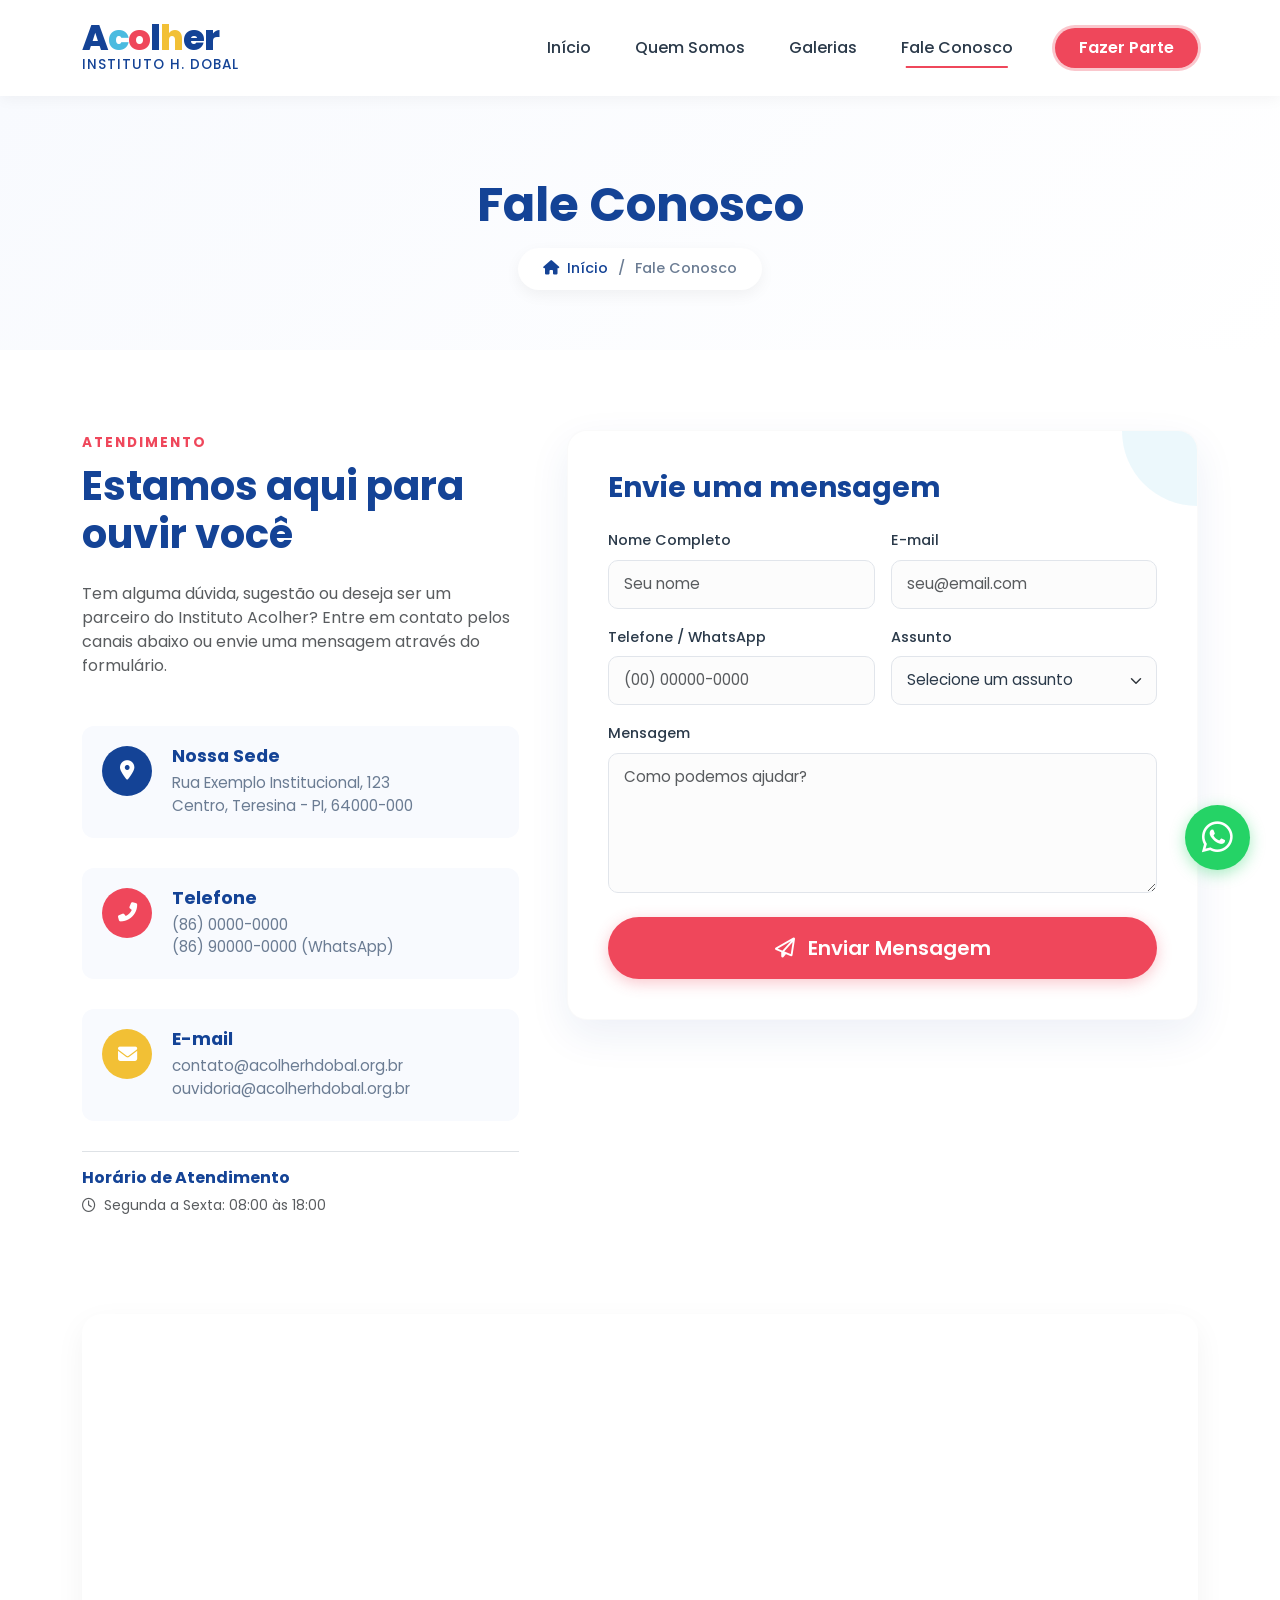
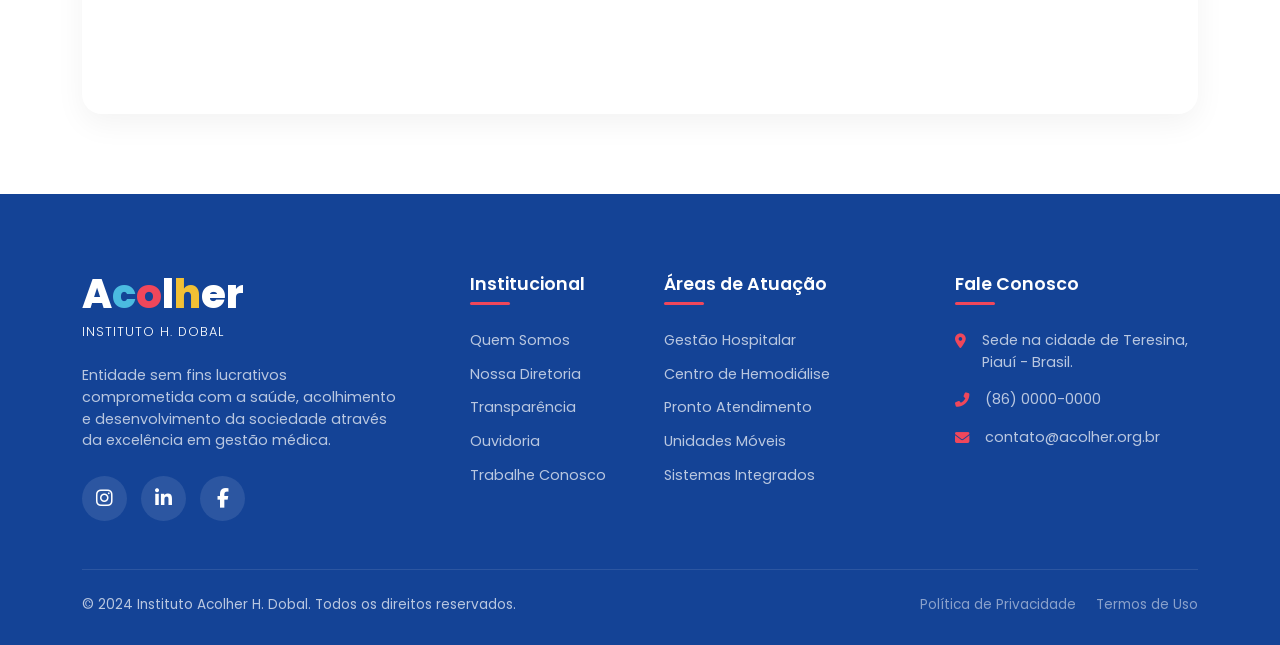
==== faleconosco.html @ e4904936 "Initial commit Created from https://vercel.com/new" ====
<!DOCTYPE html>
<html lang="pt-BR">
<head>
    <meta charset="UTF-8">
    <meta name="viewport" content="width=device-width, initial-scale=1.0">
    <title>Fale Conosco - Acolher Instituto H. Dobal</title>
    
    <!-- Bootstrap 5 CSS -->
    <link href="https://cdn.jsdelivr.net/npm/bootstrap@5.3.2/dist/css/bootstrap.min.css" rel="stylesheet">
    
    <!-- Google Fonts: Poppins -->
    <link rel="preconnect" href="https://fonts.googleapis.com">
    <link rel="preconnect" href="https://fonts.gstatic.com" crossorigin>
    <link href="https://fonts.googleapis.com/css2?family=Poppins:wght@300;400;500;600;700;800&display=swap" rel="stylesheet">
    
    <!-- FontAwesome para Ícones -->
    <link rel="stylesheet" href="https://cdnjs.cloudflare.com/ajax/libs/font-awesome/6.4.0/css/all.min.css">

    <link rel="stylesheet" href="css/styles.css">
</head>
<body>

    <!-- Header / Navbar -->
    <nav class="navbar navbar-expand-lg">
        <div class="container">
            <a class="navbar-brand text-decoration-none" href="index.html">
                <div class="logo-text">
                    <span style="color:var(--c-blue-dark)">A</span><span style="color:var(--c-blue-light)">c</span><span style="color:var(--c-coral)">o</span><span style="color:var(--c-blue-dark)">l</span><span style="color:var(--c-yellow)">h</span><span style="color:var(--c-blue-dark)">er</span>
                </div>
                <div class="logo-sub">Instituto H. Dobal</div>
            </a>
            <button class="navbar-toggler border-0 shadow-none" type="button" data-bs-toggle="collapse" data-bs-target="#navbarNav">
                <i class="fas fa-bars text-blue-dark fs-2"></i>
            </button>
            <div class="collapse navbar-collapse justify-content-end" id="navbarNav">
                <ul class="navbar-nav align-items-center gap-2">
                    <li class="nav-item"><a class="nav-link" href="index.html">Início</a></li>
                    <li class="nav-item"><a class="nav-link" href="quemsomos.html">Quem Somos</a></li>
                    <li class="nav-item"><a class="nav-link" href="gallery.html">Galerias </a></li>
                    <li class="nav-item"><a class="nav-link active" href="faleconosco.html">Fale Conosco </a></li>
                    <li class="nav-item ms-lg-3"><a href="fazerparte.html" class="btn btn-custom-coral px-4 py-2 mt-3 mt-lg-0" style="box-shadow: 0 0 0 3px rgba(239, 71, 91, 0.3);">Fazer Parte</a></li>
                </ul>
            </div>
        </div>
    </nav>

    <!-- Page Header -->
    <header class="page-header">
        <div class="container">
            <h1 class="page-title">Fale Conosco</h1>
            <div class="breadcrumb-custom">
                <a href="index.html"><i class="fas fa-home me-2"></i>Início</a>
                <span class="separator">/</span>
                <span class="current">Fale Conosco</span>
            </div>
        </div>
    </header>

    <!-- Seção de Contato principal -->
    <section class="contact-section">
        <div class="container">
            <div class="row g-5">
                
                <!-- Informações de Contato -->
                <div class="col-lg-5 pe-lg-4">
                    <span class="text-coral fw-bold text-uppercase" style="letter-spacing: 2px; font-size: 0.85rem;">Atendimento</span>
                    <h2 class="mb-4 mt-2 fs-1">Estamos aqui para ouvir você</h2>
                    <p class="text-muted fs-6 mb-5">Tem alguma dúvida, sugestão ou deseja ser um parceiro do Instituto Acolher? Entre em contato pelos canais abaixo ou envie uma mensagem através do formulário.</p>
                    
                    <div class="contact-info-box">
                        <div class="contact-icon">
                            <i class="fas fa-map-marker-alt"></i>
                        </div>
                        <div>
                            <h3 class="contact-info-title">Nossa Sede</h3>
                            <p class="contact-info-text">Rua Exemplo Institucional, 123<br>Centro, Teresina - PI, 64000-000</p>
                        </div>
                    </div>

                    <div class="contact-info-box">
                        <div class="contact-icon icon-coral">
                            <i class="fas fa-phone-alt"></i>
                        </div>
                        <div>
                            <h3 class="contact-info-title">Telefone</h3>
                            <p class="contact-info-text">
                                <a href="tel:+558600000000">(86) 0000-0000</a><br>
                                <a href="tel:+5586900000000">(86) 90000-0000</a> (WhatsApp)
                            </p>
                        </div>
                    </div>

                    <div class="contact-info-box">
                        <div class="contact-icon icon-yellow">
                            <i class="fas fa-envelope"></i>
                        </div>
                        <div>
                            <h3 class="contact-info-title">E-mail</h3>
                            <p class="contact-info-text">
                                <a href="mailto:contato@acolherhdobal.org.br">contato@acolherhdobal.org.br</a><br>
                                <a href="mailto:ouvidoria@acolherhdobal.org.br">ouvidoria@acolherhdobal.org.br</a>
                            </p>
                        </div>
                    </div>
                    
                    <div class="mt-4 pt-3 border-top">
                        <h4 class="fs-6 text-blue-dark mb-2">Horário de Atendimento</h4>
                        <p class="text-muted small m-0"><i class="far fa-clock me-2"></i>Segunda a Sexta: 08:00 às 18:00</p>
                    </div>
                </div>

                <!-- Formulário de Contato -->
                <div class="col-lg-7">
                    <div class="contact-form-card">
                        <h3 class="fs-3 mb-4 text-blue-dark">Envie uma mensagem</h3>
                        <form action="#" method="POST">
                            <div class="row g-3">
                                <div class="col-md-6">
                                    <label for="nome" class="form-label">Nome Completo</label>
                                    <input type="text" class="form-control" id="nome" placeholder="Seu nome" required>
                                </div>
                                <div class="col-md-6">
                                    <label for="email" class="form-label">E-mail</label>
                                    <input type="email" class="form-control" id="email" placeholder="seu@email.com" required>
                                </div>
                                <div class="col-md-6">
                                    <label for="telefone" class="form-label">Telefone / WhatsApp</label>
                                    <input type="tel" class="form-control" id="telefone" placeholder="(00) 00000-0000">
                                </div>
                                <div class="col-md-6">
                                    <label for="assunto" class="form-label">Assunto</label>
                                    <select class="form-select" id="assunto" required>
                                        <option value="" selected disabled>Selecione um assunto</option>
                                        <option value="duvida">Dúvidas Gerais</option>
                                        <option value="parceria">Seja um Parceiro</option>
                                        <option value="trabalhe">Trabalhe Conosco</option>
                                        <option value="ouvidoria">Ouvidoria / Sugestões</option>
                                    </select>
                                </div>
                                <div class="col-12">
                                    <label for="mensagem" class="form-label">Mensagem</label>
                                    <textarea class="form-control" id="mensagem" rows="5" placeholder="Como podemos ajudar?" required></textarea>
                                </div>
                                <div class="col-12 mt-4">
                                    <button type="submit" class="btn btn-custom-coral w-100 py-3 fs-5">
                                        <i class="far fa-paper-plane me-2"></i> Enviar Mensagem
                                    </button>
                                </div>
                            </div>
                        </form>
                    </div>
                </div>
                
            </div>
            
            <!-- Mapa -->
            <div class="row mt-5">
                <div class="col-12">
                    <div class="map-container">
                        <!-- Substitua este iframe pelo embed real do Google Maps da Sede da Instituição -->
                        <iframe src="https://www.google.com/maps/embed?pb=!1m18!1m12!1m3!1d127598.66779815041!2d-42.87532398547285!3d-5.093554877395066!2m3!1f0!2f0!3f0!3m2!1i1024!2i768!4f13.1!3m3!1m2!1s0x78e39f7572d4b9b%3A0xc665111c1dbab171!2sTeresina%2C%20PI!5e0!3m2!1spt-BR!2sbr!4v1714500000000!5m2!1spt-BR!2sbr" allowfullscreen="" loading="lazy" referrerpolicy="no-referrer-when-downgrade"></iframe>
                    </div>
                </div>
            </div>
        </div>
    </section>

    <!-- Footer -->
    <footer class="footer">
        <div class="container">
            <div class="row g-5">
                <!-- Info -->
                <div class="col-lg-4 pe-lg-5">
                    <div class="footer-logo mb-2">
                        A<span class="c">c</span><span class="o">o</span>l<span class="h">h</span>er
                    </div>
                    <p class="text-white mb-4 fw-light" style="letter-spacing: 1px; font-size: 0.8rem;">INSTITUTO H. DOBAL</p>
                    <p class="mb-4">Entidade sem fins lucrativos comprometida com a saúde, acolhimento e desenvolvimento da sociedade através da excelência em gestão médica.</p>
                    <div class="social-icons">
                        <a href="#"><i class="fab fa-instagram"></i></a>
                        <a href="#"><i class="fab fa-linkedin-in"></i></a>
                        <a href="#"><i class="fab fa-facebook-f"></i></a>
                    </div>
                </div>

                <!-- Links Rápidos -->
                <div class="col-lg-2 col-md-4">
                    <h4 class="footer-title">Institucional</h4>
                    <ul class="footer-links">
                        <li><a href="quem-somos.html">Quem Somos</a></li>
                        <li><a href="#">Nossa Diretoria</a></li>
                        <li><a href="#">Transparência</a></li>
                        <li><a href="#">Ouvidoria</a></li>
                        <li><a href="#">Trabalhe Conosco</a></li>
                    </ul>
                </div>

                <!-- Serviços -->
                <div class="col-lg-3 col-md-4">
                    <h4 class="footer-title">Áreas de Atuação</h4>
                    <ul class="footer-links">
                        <li><a href="#">Gestão Hospitalar</a></li>
                        <li><a href="#">Centro de Hemodiálise</a></li>
                        <li><a href="#">Pronto Atendimento</a></li>
                        <li><a href="#">Unidades Móveis</a></li>
                        <li><a href="#">Sistemas Integrados</a></li>
                    </ul>
                </div>

                <!-- Contato -->
                <div class="col-lg-3 col-md-4">
                    <h4 class="footer-title">Fale Conosco</h4>
                    <ul class="footer-links">
                        <li class="d-flex align-items-start mb-3">
                            <i class="fas fa-map-marker-alt mt-1 me-3 text-coral"></i>
                            <span>Sede na cidade de Teresina, Piauí - Brasil.</span>
                        </li>
                        <li class="d-flex align-items-center mb-3">
                            <i class="fas fa-phone-alt me-3 text-coral"></i>
                            <a href="tel:+558600000000">(86) 0000-0000</a>
                        </li>
                        <li class="d-flex align-items-center">
                            <i class="fas fa-envelope me-3 text-coral"></i>
                            <a href="mailto:contato@acolherhdobal.org.br">contato@acolher.org.br</a>
                        </li>
                    </ul>
                </div>
            </div>

            <div class="footer-bottom mt-5">
                <div class="row align-items-center">
                    <div class="col-md-6 text-md-start mb-3 mb-md-0">
                        &copy; 2024 Instituto Acolher H. Dobal. Todos os direitos reservados.
                    </div>
                    <div class="col-md-6 text-md-end">
                        <a href="#" class="text-white-50 text-decoration-none me-3">Política de Privacidade</a>
                        <a href="#" class="text-white-50 text-decoration-none">Termos de Uso</a>
                    </div>
                </div>
            </div>
        </div>
    </footer>

    <!-- Botão WhatsApp -->
    <a href="#" class="whatsapp-float" target="_blank" title="Fale conosco pelo WhatsApp">
        <i class="fab fa-whatsapp"></i>
    </a>

    <!-- Bootstrap JS Bundle -->
    <script src="https://cdn.jsdelivr.net/npm/bootstrap@5.3.0/dist/js/bootstrap.bundle.min.js"></script>

    <script src="js/script.js"></script>
</body>
</html>
---- css/styles.css ----
/* Paleta de Cores Extraída da Nova Logomarca */
:root {
    --c-blue-dark: #144396;   /* Azul institucional (letras A, l, er) */
    --c-blue-light: #4bbbe0;  /* Azul claro (letra c) */
    --c-coral: #ef475b;       /* Vermelho/Coral (letra o) */
    --c-yellow: #f2c035;      /* Amarelo (letra h) */
    
    --bg-light: #f8fafe;      /* Fundo super claro puxado pro azul */
    --bg-white: #ffffff;
    --text-main: #2b3a4a;
    --text-muted: #6b7c93;
}

body {
    font-family: 'Poppins', sans-serif;
    color: var(--text-main);
    background-color: var(--bg-white);
    overflow-x: hidden;
}

h1, h2, h3, h4, h5, h6 {
    font-weight: 700;
    color: var(--c-blue-dark);
}

/* Utilitários de Cor */
.text-coral { color: var(--c-coral) !important; }
.text-blue-dark { color: var(--c-blue-dark) !important; }
.text-blue-light { color: var(--c-blue-light) !important; }
.text-yellow { color: var(--c-yellow) !important; }
.bg-blue-dark { background-color: var(--c-blue-dark) !important; }
.bg-coral { background-color: var(--c-coral) !important; }

/* Botões Modernos */
.btn-custom-coral {
    background-color: var(--c-coral);
    color: white;
    border: none;
    border-radius: 50px; /* Bordas arredondadas amigáveis */
    padding: 12px 30px;
    font-weight: 600;
    box-shadow: 0 4px 15px rgba(239, 71, 91, 0.3);
    transition: all 0.3s ease;
}
.btn-custom-coral:hover {
    background-color: #d83d50;
    color: white;
    transform: translateY(-3px);
    box-shadow: 0 6px 20px rgba(239, 71, 91, 0.4);
}

.btn-outline-blue {
    border: 2px solid var(--c-blue-dark);
    color: var(--c-blue-dark);
    border-radius: 50px;
    padding: 10px 25px;
    font-weight: 600;
    transition: all 0.3s;
}
.btn-outline-blue:hover {
    background-color: var(--c-blue-dark);
    color: white;
}

/* Navbar Clara e Clean */
.navbar {
    background-color: rgba(255, 255, 255, 0.95);
    backdrop-filter: blur(10px);
    padding: 15px 0;
    box-shadow: 0 2px 15px rgba(0,0,0,0.05);
    position: sticky;
    top: 0;
    z-index: 1000;
}

.logo-text {
    font-size: 2.2rem;
    font-weight: 800;
    line-height: 1;
    letter-spacing: -1px;
}
.logo-sub {
    font-size: 0.85rem;
    font-weight: 500;
    color: var(--c-blue-dark);
    letter-spacing: 1px;
    text-transform: uppercase;
}

.nav-link {
    color: var(--text-main) !important;
    font-weight: 500;
    margin: 0 10px;
    position: relative;
}
.nav-link::after {
    content: '';
    position: absolute;
    width: 0;
    height: 2px;
    bottom: 0;
    left: 50%;
    background-color: var(--c-coral);
    transition: all 0.3s ease;
    transform: translateX(-50%);
}
.nav-link:hover::after,.nav-link.active::after {
    width: 80%;
}


/* Hero Section com Formas Orgânicas (Diferente do Arco) */
.hero-section {
    padding: 100px 0;
    background: linear-gradient(135deg, var(--bg-light) 0%, #ffffff 100%);
    position: relative;
}
.hero-title {
    font-size: 3.5rem;
    line-height: 1.2;
    margin-bottom: 20px;
}

/* Forma Orgânica para Imagem */
.organic-shape {
    background: var(--c-blue-light);
    border-radius: 40% 60% 70% 30% / 40% 50% 60% 50%;
    animation: morph 8s ease-in-out infinite alternate;
    padding: 15px;
    position: relative;
    z-index: 1;
}
@keyframes morph {
    0% { border-radius: 40% 60% 70% 30% / 40% 50% 60% 50%; }
    100% { border-radius: 60% 40% 30% 70% / 60% 30% 70% 40%; }
}
.organic-shape img {
    border-radius: 35% 65% 65% 35% / 45% 45% 55% 55%;
    width: 100%;
    height: auto;
    object-fit: cover;
    box-shadow: 0 15px 30px rgba(20, 67, 150, 0.2);
    position: relative;
    z-index: 2;
}

.hero-decoration {
    position: absolute;
    width: 150px;
    height: 150px;
    background-color: var(--c-yellow);
    border-radius: 50%;
    bottom: -20px;
    left: -40px;
    z-index: 0;
    opacity: 0.6;
}

/* Seção Sobre (Cards Sobrepostos e Grid de Tags) */
.about-section {
    padding: 100px 0;
    background-color: var(--bg-white);
}
.about-badge {
    background-color: rgba(75, 187, 224, 0.1);
    color: var(--c-blue-light);
    padding: 5px 15px;
    border-radius: 20px;
    font-weight: 600;
    font-size: 0.9rem;
    display: inline-block;
    margin-bottom: 15px;
}

.info-card {
    background: var(--bg-white);
    border: 1px solid rgba(0,0,0,0.05);
    border-left: 5px solid var(--c-blue-dark);
    border-radius: 12px;
    padding: 30px;
    box-shadow: 0 10px 30px rgba(0,0,0,0.03);
    margin-bottom: 20px;
    transition: transform 0.3s;
}
.info-card:hover {
    transform: translateX(10px);
}
.info-card.vision { border-left-color: var(--c-yellow); }

.tags-container {
    display: flex;
    flex-wrap: wrap;
    gap: 10px;
}
.value-tag {
    background-color: var(--bg-light);
    color: var(--text-main);
    padding: 8px 16px;
    border-radius: 8px;
    font-size: 0.9rem;
    font-weight: 500;
    border: 1px solid rgba(20, 67, 150, 0.1);
    transition: all 0.3s;
}
.value-tag:hover {
    background-color: var(--c-coral);
    color: white;
    border-color: var(--c-coral);
}

/* Seção Números (Fundo Azul Institucional) */
.numbers-section {
    background-color: var(--c-blue-dark);
    padding: 80px 0;
    color: white;
    position: relative;
    overflow: hidden;
}
.numbers-section::before {
    content: '';
    position: absolute;
    top: -50px;
    right: -50px;
    width: 200px;
    height: 200px;
    background-color: var(--c-coral);
    border-radius: 50%;
    opacity: 0.2;
}
.number-box {
    text-align: center;
    padding: 20px;
}
.number-value {
    font-size: 3.5rem;
    font-weight: 800;
    color: var(--c-yellow);
    line-height: 1;
    margin-bottom: 10px;
}
.number-label {
    font-size: 1rem;
    color: rgba(255,255,255,0.9);
    font-weight: 400;
}

/* Seção Serviços (Cards Clean com Hover Colorido) */
.services-section {
    background-color: var(--bg-light);
    padding: 100px 0;
}
.service-card {
    background: white;
    border-radius: 16px;
    padding: 30px 20px;
    text-align: center;
    height: 100%;
    border: none;
    box-shadow: 0 5px 20px rgba(0,0,0,0.02);
    transition: all 0.3s cubic-bezier(0.165, 0.84, 0.44, 1);
    position: relative;
    overflow: hidden;
    z-index: 1;
}
.service-card::after {
    content: '';
    position: absolute;
    bottom: 0;
    left: 0;
    width: 100%;
    height: 4px;
    background-color: var(--c-blue-light);
    transition: all 0.3s;
}
.service-card:hover {
    transform: translateY(-10px);
    box-shadow: 0 15px 30px rgba(20, 67, 150, 0.1);
}
.service-card:hover::after {
    height: 100%;
    z-index: -1;
    opacity: 0.05;
}
.icon-wrapper {
    width: 70px;
    height: 70px;
    background-color: rgba(75, 187, 224, 0.1);
    border-radius: 50%;
    display: flex;
    align-items: center;
    justify-content: center;
    margin: 0 auto 20px auto;
    color: var(--c-blue-dark);
    font-size: 2rem;
    transition: all 0.3s;
}
.service-card:hover .icon-wrapper {
    background-color: var(--c-coral);
    color: white;
    transform: scale(1.1);
}
.service-text {
    font-size: 1.1rem;
    font-weight: 600;
    margin: 0;
    color: var(--text-main);
}

/* Seção Novidades */
.news-section {
    padding: 100px 0;
    background-color: var(--bg-white);
}
.news-card {
    border: none;
    border-radius: 16px;
    overflow: hidden;
    box-shadow: 0 10px 30px rgba(0,0,0,0.05);
    height: 100%;
    transition: transform 0.3s;
}
.news-card:hover {
    transform: translateY(-5px);
}
.news-img-wrapper {
    height: 220px;
    position: relative;
}
.news-img-wrapper img {
    width: 100%;
    height: 100%;
    object-fit: cover;
}
.news-category {
    position: absolute;
    top: 15px;
    right: 15px;
    background-color: var(--bg-white);
    color: var(--c-coral);
    padding: 5px 15px;
    border-radius: 20px;
    font-size: 0.8rem;
    font-weight: 700;
    box-shadow: 0 2px 10px rgba(0,0,0,0.1);
}
.news-category.edital { color: var(--c-blue-dark); }
.news-body {
    padding: 25px;
}
.news-title {
    font-size: 1.2rem;
    margin-bottom: 15px;
    line-height: 1.4;
}
.news-text {
    color: var(--text-muted);
    font-size: 0.95rem;
    margin-bottom: 20px;
}
.btn-link-custom {
    color: var(--c-blue-dark);
    font-weight: 600;
    text-decoration: none;
    display: inline-flex;
    align-items: center;
}
.btn-link-custom i { margin-left: 8px; font-size: 0.8rem; transition: margin 0.3s; }
.btn-link-custom:hover i { margin-left: 12px; color: var(--c-coral); }

/* Footer Moderno Escuro */
.footer {
    background-color: var(--c-blue-dark);
    color: rgba(255,255,255,0.7);
    padding: 80px 0 30px 0;
    font-size: 0.9rem;
}
.footer-logo {
    font-size: 2.5rem;
    font-weight: 800;
    color: white;
    line-height: 1;
}
.footer-logo span.c { color: var(--c-blue-light); }
.footer-logo span.o { color: var(--c-coral); }
.footer-logo span.h { color: var(--c-yellow); }

.footer-title {
    color: white;
    font-size: 1.1rem;
    margin-bottom: 25px;
    font-weight: 600;
    position: relative;
    padding-bottom: 10px;
}
.footer-title::after {
    content: '';
    position: absolute;
    left: 0;
    bottom: 0;
    width: 40px;
    height: 3px;
    background-color: var(--c-coral);
    border-radius: 2px;
}

.footer-links { list-style: none; padding: 0; }
.footer-links li { margin-bottom: 12px; }
.footer-links a {
    color: rgba(255,255,255,0.7);
    text-decoration: none;
    transition: all 0.3s;
    display: inline-block;
}
.footer-links a:hover {
    color: var(--c-yellow);
    transform: translateX(5px);
}

.social-icons a {
    display: inline-flex;
    width: 45px;
    height: 45px;
    background-color: rgba(255,255,255,0.1);
    border-radius: 50%;
    align-items: center;
    justify-content: center;
    color: white;
    text-decoration: none;
    margin-right: 10px;
    font-size: 1.2rem;
    transition: all 0.3s;
}
.social-icons a:hover {
    background-color: var(--c-coral);
    transform: translateY(-3px);
}

.footer-bottom {
    margin-top: 60px;
    padding-top: 25px;
    border-top: 1px solid rgba(255,255,255,0.1);
    text-align: center;
    font-size: 0.85rem;
}




/******************** QUEM SOMOS ***************************/

/* Page Header */
.page-header {
    padding: 80px 0 60px;
    background: linear-gradient(135deg, var(--bg-light) 0%, #ffffff 100%);
    text-align: center;
    position: relative;
}
.page-title {
    font-size: 3rem;
    margin-bottom: 15px;
}
.breadcrumb-custom {
    display: inline-flex;
    align-items: center;
    background: white;
    padding: 10px 25px;
    border-radius: 50px;
    box-shadow: 0 5px 15px rgba(0,0,0,0.05);
    font-size: 0.9rem;
    font-weight: 500;
}
.breadcrumb-custom a {
    color: var(--c-blue-dark);
    text-decoration: none;
    transition: color 0.3s;
}
.breadcrumb-custom a:hover { color: var(--c-coral); }
.breadcrumb-custom .separator { margin: 0 10px; color: var(--text-muted); }
.breadcrumb-custom .current { color: var(--text-muted); }

/* Nossa História */
.history-section {
    padding: 80px 0;
}
.organic-shape-2 {
    background: var(--c-yellow);
    border-radius: 60% 40% 30% 70% / 60% 30% 70% 40%;
    animation: morph2 8s ease-in-out infinite alternate;
    padding: 15px;
    position: relative;
}
@keyframes morph2 {
    0% { border-radius: 60% 40% 30% 70% / 60% 30% 70% 40%; }
    100% { border-radius: 40% 60% 70% 30% / 40% 50% 60% 50%; }
}
.organic-shape-2 img {
    border-radius: 45% 55% 45% 55% / 55% 45% 55% 45%;
    width: 100%;
    height: auto;
    object-fit: cover;
    box-shadow: 0 15px 30px rgba(242, 192, 53, 0.2);
    position: relative;
    z-index: 2;
}

.highlight-box {
    background-color: var(--bg-light);
    border-left: 4px solid var(--c-blue-light);
    padding: 20px;
    border-radius: 0 12px 12px 0;
    margin-top: 30px;
    font-style: italic;
    color: var(--c-blue-dark);
}

/* MVV Section (Missão, Visão, Valores) */
.mvv-section {
    padding: 80px 0;
    background-color: var(--bg-light);
}
.mvv-card {
    background: white;
    border-radius: 20px;
    padding: 40px 30px;
    height: 100%;
    box-shadow: 0 10px 30px rgba(0,0,0,0.03);
    transition: transform 0.3s;
    position: relative;
    overflow: hidden;
    border: none;
}
.mvv-card:hover { transform: translateY(-10px); }

.mvv-icon {
    width: 80px;
    height: 80px;
    border-radius: 50%;
    display: flex;
    align-items: center;
    justify-content: center;
    font-size: 2rem;
    margin-bottom: 25px;
    color: white;
}
.icon-missao { background-color: var(--c-blue-dark); }
.icon-visao { background-color: var(--c-yellow); }
.icon-valores { background-color: var(--c-coral); }

.tags-container { display: flex; flex-wrap: wrap; gap: 8px; }
.value-tag {
    background-color: var(--bg-light);
    color: var(--text-main);
    padding: 6px 14px;
    border-radius: 8px;
    font-size: 0.85rem;
    font-weight: 500;
}

/* Nossa Equipe */
.team-section {
    padding: 100px 0;
}
.team-card {
    background: white;
    border-radius: 16px;
    overflow: hidden;
    box-shadow: 0 5px 20px rgba(0,0,0,0.05);
    transition: all 0.3s;
    text-align: center;
    border: 1px solid rgba(0,0,0,0.02);
}
.team-card:hover {
    transform: translateY(-8px);
    box-shadow: 0 15px 30px rgba(20, 67, 150, 0.1);
}
.team-img-wrapper {
    position: relative;
    width: 100%;
    padding-top: 100%; /* Aspect ratio 1:1 */
    overflow: hidden;
    background-color: var(--bg-light);
}
.team-img-wrapper img {
    position: absolute;
    top: 0;
    left: 0;
    width: 100%;
    height: 100%;
    object-fit: cover;
    transition: transform 0.5s;
}
.team-card:hover .team-img-wrapper img {
    transform: scale(1.05);
}
.team-info {
    padding: 25px 20px;
}
.team-name {
    font-size: 1.2rem;
    margin-bottom: 5px;
    color: var(--c-blue-dark);
}
.team-role {
    color: var(--c-coral);
    font-size: 0.9rem;
    font-weight: 600;
    margin-bottom: 0;
    text-transform: uppercase;
}

/* Call to Action */
.cta-section {
    background: linear-gradient(135deg, var(--c-blue-dark) 0%, #1a56c0 100%);
    padding: 80px 0;
    color: white;
    text-align: center;
    position: relative;
    overflow: hidden;
}
.cta-section::before {
    content: '';
    position: absolute;
    width: 300px;
    height: 300px;
    background-color: var(--c-blue-light);
    border-radius: 50%;
    top: -100px;
    left: -100px;
    opacity: 0.1;
}        
.whatsapp-float {
    position: fixed; width: 65px; height: 65px; bottom: 30px; right: 30px;
    background-color: #25d366; color: #FFF; border-radius: 50%; display: flex;
    align-items: center; justify-content: center; font-size: 35px;
    box-shadow: 0 4px 15px rgba(37, 211, 102, 0.4); z-index: 100; text-decoration: none; transition: transform 0.3s;
}
.whatsapp-float:hover { transform: scale(1.1) rotate(-10deg); color: white; }


/******************** CONTATO ********************/
/* Contato Section */
.contact-section {
    padding: 80px 0;
}

.contact-info-box {
    display: flex;
    align-items: flex-start;
    margin-bottom: 30px;
    padding: 20px;
    background: var(--bg-light);
    border-radius: 12px;
    transition: transform 0.3s;
}
.contact-info-box:hover {
    transform: translateX(5px);
    background: white;
    box-shadow: 0 10px 30px rgba(0,0,0,0.05);
}
.contact-icon {
    width: 50px;
    height: 50px;
    background-color: var(--c-blue-dark);
    color: white;
    border-radius: 50%;
    display: flex;
    align-items: center;
    justify-content: center;
    font-size: 1.2rem;
    flex-shrink: 0;
    margin-right: 20px;
}
.icon-coral { background-color: var(--c-coral); }
.icon-yellow { background-color: var(--c-yellow); }

.contact-info-title {
    font-size: 1.1rem;
    margin-bottom: 5px;
    color: var(--c-blue-dark);
}
.contact-info-text {
    color: var(--text-muted);
    margin: 0;
    font-size: 0.95rem;
}
.contact-info-text a {
    color: var(--text-muted);
    text-decoration: none;
    transition: color 0.3s;
}
.contact-info-text a:hover {
    color: var(--c-coral);
}

/* Formulário */
.contact-form-card {
    background: white;
    border-radius: 20px;
    padding: 40px;
    box-shadow: 0 15px 40px rgba(20, 67, 150, 0.08);
    border: 1px solid rgba(0,0,0,0.02);
    position: relative;
    overflow: hidden;
}
.contact-form-card::before {
    content: '';
    position: absolute;
    top: 0;
    right: 0;
    width: 150px;
    height: 150px;
    background-color: var(--c-blue-light);
    border-radius: 50%;
    transform: translate(50%, -50%);
    opacity: 0.1;
}
.form-control, .form-select {
    border-radius: 10px;
    padding: 12px 15px;
    border: 1px solid #e1e5eb;
    font-size: 0.95rem;
    color: var(--text-main);
    background-color: #fcfcfc;
    transition: all 0.3s;
}
.form-control:focus, .form-select:focus {
    box-shadow: 0 0 0 3px rgba(75, 187, 224, 0.2);
    border-color: var(--c-blue-light);
    background-color: white;
}
.form-label {
    font-weight: 500;
    color: var(--text-main);
    font-size: 0.9rem;
    margin-bottom: 8px;
}

/* Mapa */
.map-container {
    border-radius: 20px;
    overflow: hidden;
    box-shadow: 0 10px 30px rgba(0,0,0,0.05);
    height: 400px;
    margin-top: 50px;
}
.map-container iframe {
    width: 100%;
    height: 100%;
    border: 0;
}

/******************** GALLERY ********************/
/* Estilos da Galeria */
.gallery-section {
    padding: 60px 0 100px 0;
}

.gallery-filters {
    display: flex;
    justify-content: center;
    flex-wrap: wrap;
    gap: 10px;
    margin-bottom: 40px;
}

.filter-btn {
    background-color: transparent;
    border: 2px solid var(--bg-light);
    color: var(--text-muted);
    padding: 8px 24px;
    border-radius: 50px;
    font-weight: 500;
    font-size: 0.95rem;
    transition: all 0.3s ease;
}
.filter-btn:hover {
    border-color: var(--c-blue-light);
    color: var(--c-blue-dark);
}
.filter-btn.active {
    background-color: var(--c-blue-dark);
    border-color: var(--c-blue-dark);
    color: white;
    box-shadow: 0 4px 10px rgba(20, 67, 150, 0.2);
}

.gallery-item {
    position: relative;
    border-radius: 16px;
    overflow: hidden;
    cursor: pointer;
    box-shadow: 0 5px 15px rgba(0,0,0,0.05);
    margin-bottom: 24px;
}

.gallery-item img {
    width: 100%;
    height: 280px;
    object-fit: cover;
    transition: transform 0.6s cubic-bezier(0.165, 0.84, 0.44, 1);
}

.gallery-item:hover img {
    transform: scale(1.08);
}

.gallery-overlay {
    position: absolute;
    top: 0;
    left: 0;
    right: 0;
    bottom: 0;
    background: rgba(20, 67, 150, 0.8); /* Azul escuro com transparência */
    display: flex;
    flex-direction: column;
    align-items: center;
    justify-content: center;
    opacity: 0;
    transition: opacity 0.4s ease;
}

.gallery-item:hover .gallery-overlay {
    opacity: 1;
}

.gallery-overlay i {
    color: white;
    font-size: 2.5rem;
    margin-bottom: 15px;
    transform: translateY(20px);
    transition: transform 0.4s ease;
}

.gallery-overlay span {
    color: white;
    font-weight: 600;
    font-size: 1.1rem;
    transform: translateY(20px);
    transition: transform 0.4s ease 0.1s;
}

.gallery-item:hover .gallery-overlay i,
.gallery-item:hover .gallery-overlay span {
    transform: translateY(0);
}

.gallery-category {
    position: absolute;
    top: 15px;
    left: 15px;
    background-color: var(--c-coral);
    color: white;
    padding: 5px 15px;
    border-radius: 50px;
    font-size: 0.8rem;
    font-weight: 600;
    z-index: 2;
    box-shadow: 0 2px 10px rgba(0,0,0,0.1);
}

/* Estilos do Modal de Imagem (Lightbox) */
#imageModal .modal-content {
    background: transparent;
    border: none;
}
#imageModal .btn-close {
    filter: invert(1) grayscale(100%) brightness(200%);
    opacity: 0.8;
    font-size: 1.5rem;
    text-shadow: 0 2px 5px rgba(0,0,0,0.5);
    transition: opacity 0.3s;
}
#imageModal .btn-close:hover {
    opacity: 1;
}
#modalImage {
    max-height: 85vh;
    object-fit: contain;
    width: auto;
    max-width: 100%;
    margin: 0 auto;
}


/******************** FAZER PARTE ********************/

/* Benefícios (Por que trabalhar conosco) */
.benefits-section {
    padding: 80px 0;
}
.benefit-card {
    background: white;
    border-radius: 16px;
    padding: 30px;
    height: 100%;
    box-shadow: 0 5px 20px rgba(0,0,0,0.03);
    border: 1px solid rgba(0,0,0,0.02);
    transition: transform 0.3s, box-shadow 0.3s;
    text-align: center;
}
.benefit-card:hover {
    transform: translateY(-8px);
    box-shadow: 0 15px 30px rgba(20, 67, 150, 0.08);
}
.benefit-icon {
    width: 70px;
    height: 70px;
    border-radius: 50%;
    display: flex;
    align-items: center;
    justify-content: center;
    font-size: 1.8rem;
    margin: 0 auto 20px auto;
    color: white;
}
.bg-icon-coral { background-color: var(--c-coral); }
.bg-icon-blue { background-color: var(--c-blue-light); }
.bg-icon-yellow { background-color: var(--c-yellow); }

/* Vagas Abertas */
.jobs-section {
    padding: 80px 0;
    background-color: var(--bg-light);
}
.job-card {
    background: white;
    border-radius: 12px;
    padding: 25px 30px;
    margin-bottom: 20px;
    box-shadow: 0 4px 15px rgba(0,0,0,0.03);
    border-left: 5px solid var(--c-blue-dark);
    transition: all 0.3s ease;
    display: flex;
    justify-content: space-between;
    align-items: center;
    flex-wrap: wrap;
    gap: 15px;
}
.job-card:hover {
    transform: translateX(5px);
    border-left-color: var(--c-coral);
    box-shadow: 0 8px 25px rgba(0,0,0,0.08);
}
.job-title {
    font-size: 1.2rem;
    margin-bottom: 5px;
    color: var(--c-blue-dark);
}
.job-meta {
    color: var(--text-muted);
    font-size: 0.9rem;
    display: flex;
    gap: 15px;
    flex-wrap: wrap;
}
.job-meta span {
    display: flex;
    align-items: center;
    gap: 5px;
}

/* Formulário Banco de Talentos */
.resume-section {
    padding: 80px 0;
}
.resume-form-card {
    background: white;
    border-radius: 20px;
    padding: 40px;
    box-shadow: 0 15px 40px rgba(20, 67, 150, 0.08);
    border: 1px solid rgba(0,0,0,0.02);
    position: relative;
    overflow: hidden;
}
.resume-form-card::before {
    content: '';
    position: absolute;
    top: -50px;
    right: -50px;
    width: 200px;
    height: 200px;
    background-color: var(--c-yellow);
    border-radius: 50%;
    opacity: 0.1;
}
.form-control, .form-select {
    border-radius: 10px;
    padding: 12px 15px;
    border: 1px solid #e1e5eb;
    font-size: 0.95rem;
    color: var(--text-main);
    background-color: #fcfcfc;
    transition: all 0.3s;
}
.form-control:focus, .form-select:focus {
    box-shadow: 0 0 0 3px rgba(75, 187, 224, 0.2);
    border-color: var(--c-blue-light);
    background-color: white;
}
.form-label {
    font-weight: 500;
    color: var(--text-main);
    font-size: 0.9rem;
    margin-bottom: 8px;
}
.file-upload-wrapper {
    position: relative;
    width: 100%;
    height: 60px;
    border: 2px dashed #e1e5eb;
    border-radius: 10px;
    display: flex;
    align-items: center;
    justify-content: center;
    background-color: #fcfcfc;
    transition: all 0.3s;
    cursor: pointer;
}
.file-upload-wrapper:hover {
    border-color: var(--c-blue-light);
    background-color: rgba(75, 187, 224, 0.05);
}
.file-upload-wrapper input[type="file"] {
    position: absolute;
    width: 100%;
    height: 100%;
    top: 0;
    left: 0;
    opacity: 0;
    cursor: pointer;
}
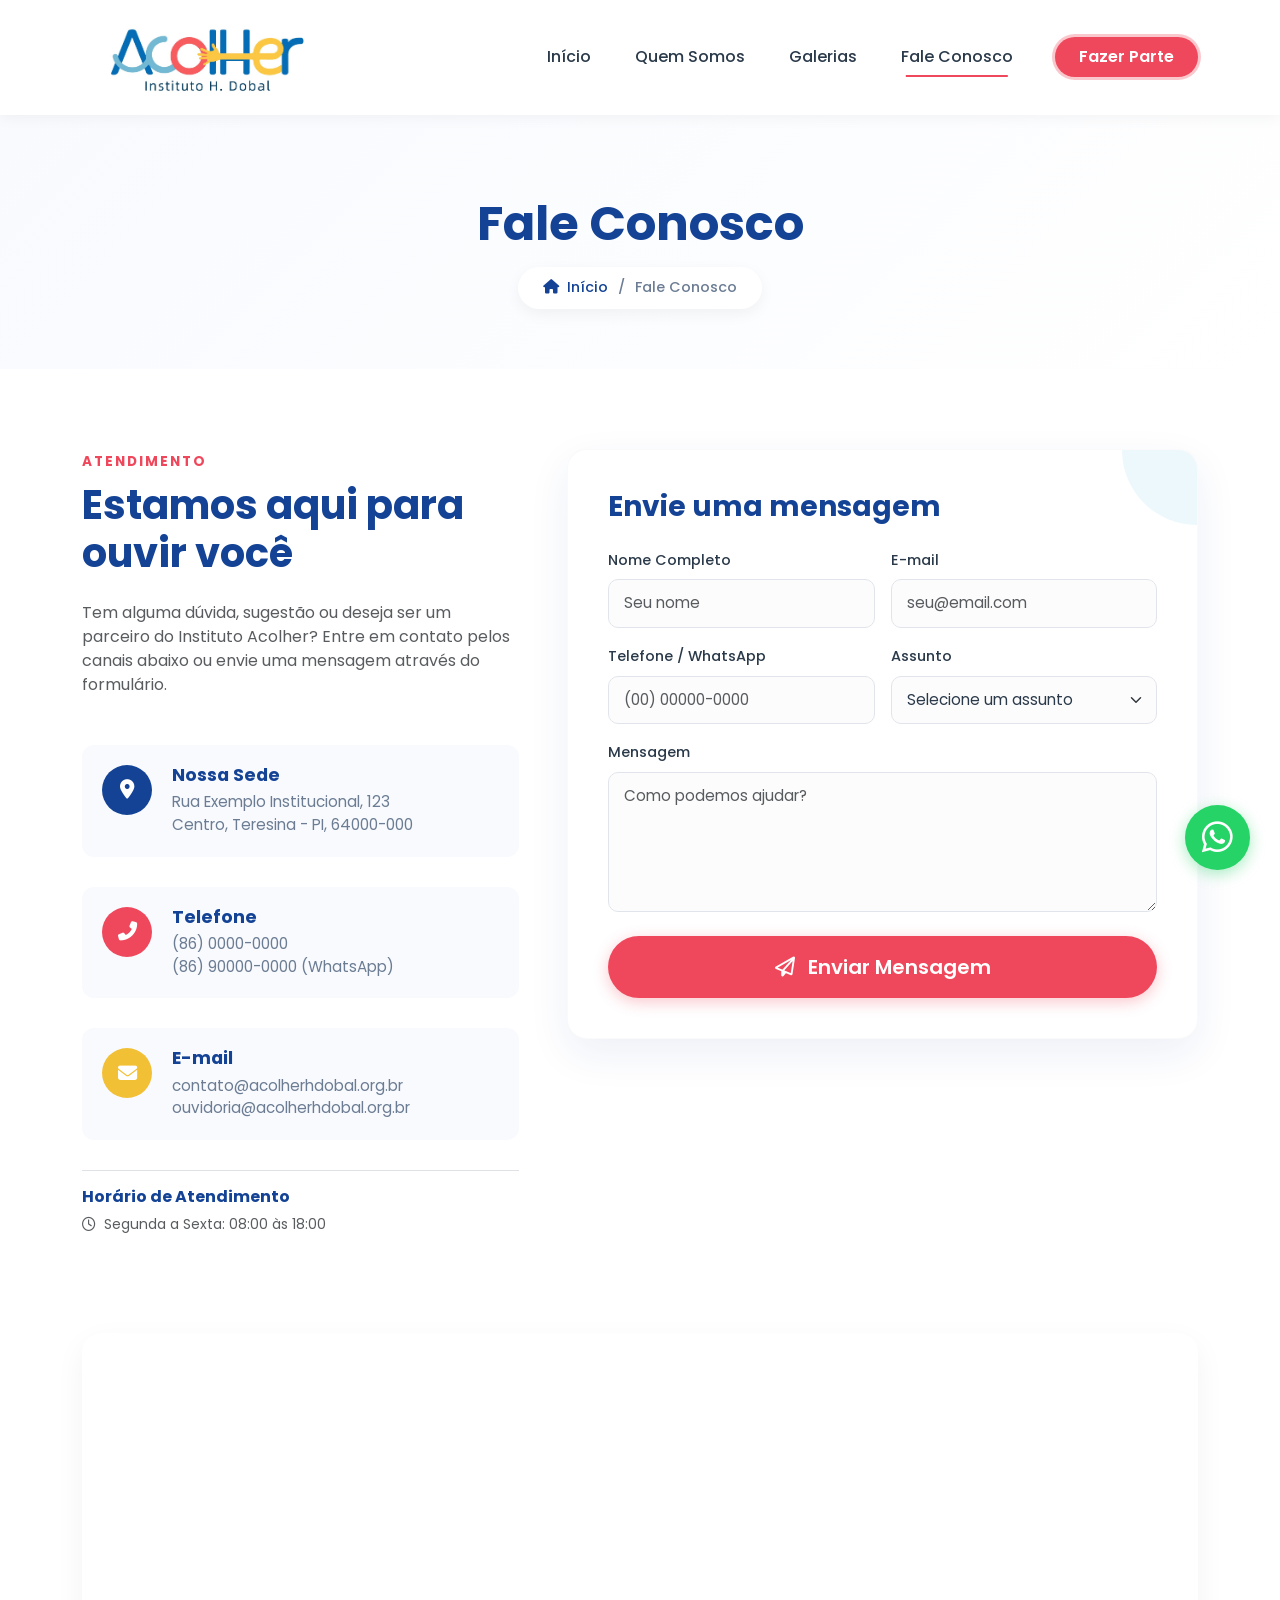
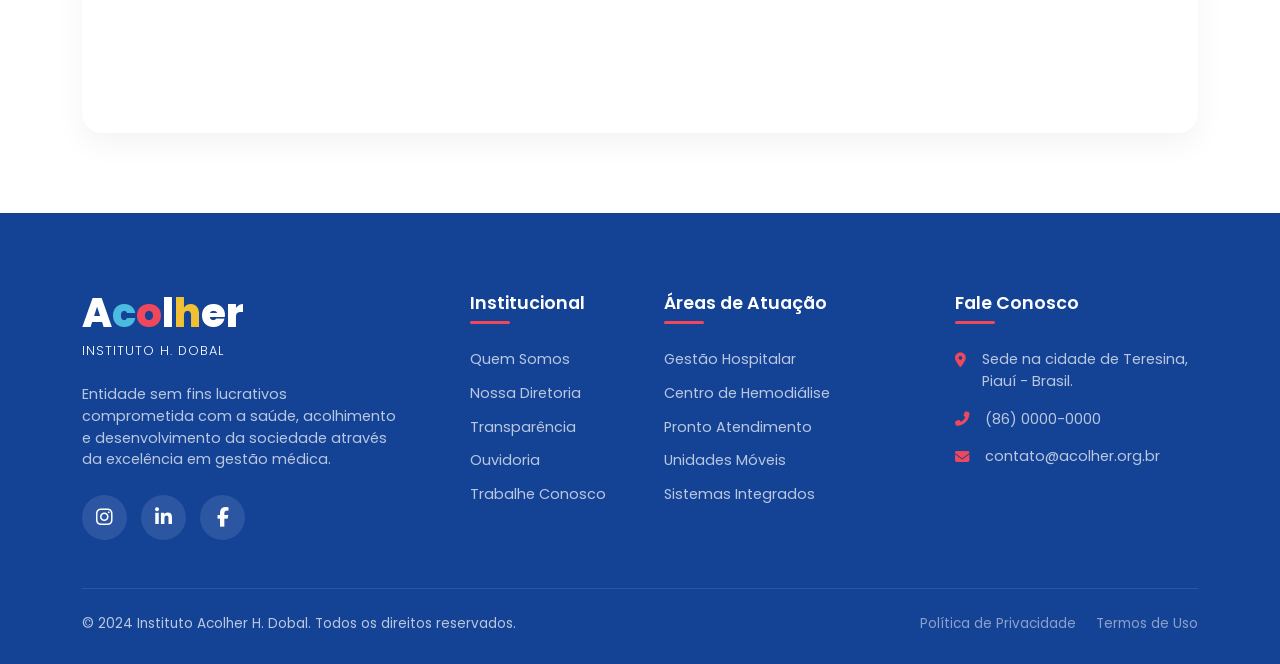
==== commit 6c114947: "logo" ====
--- a/faleconosco.html
+++ b/faleconosco.html
@@ -25,9 +25,8 @@
         <div class="container">
             <a class="navbar-brand text-decoration-none" href="index.html">
                 <div class="logo-text">
-                    <span style="color:var(--c-blue-dark)">A</span><span style="color:var(--c-blue-light)">c</span><span style="color:var(--c-coral)">o</span><span style="color:var(--c-blue-dark)">l</span><span style="color:var(--c-yellow)">h</span><span style="color:var(--c-blue-dark)">er</span>
-                </div>
-                <div class="logo-sub">Instituto H. Dobal</div>
+                    <img src="images/logo.jpg" width="250" alt="Logo">
+                </div>
             </a>
             <button class="navbar-toggler border-0 shadow-none" type="button" data-bs-toggle="collapse" data-bs-target="#navbarNav">
                 <i class="fas fa-bars text-blue-dark fs-2"></i>
